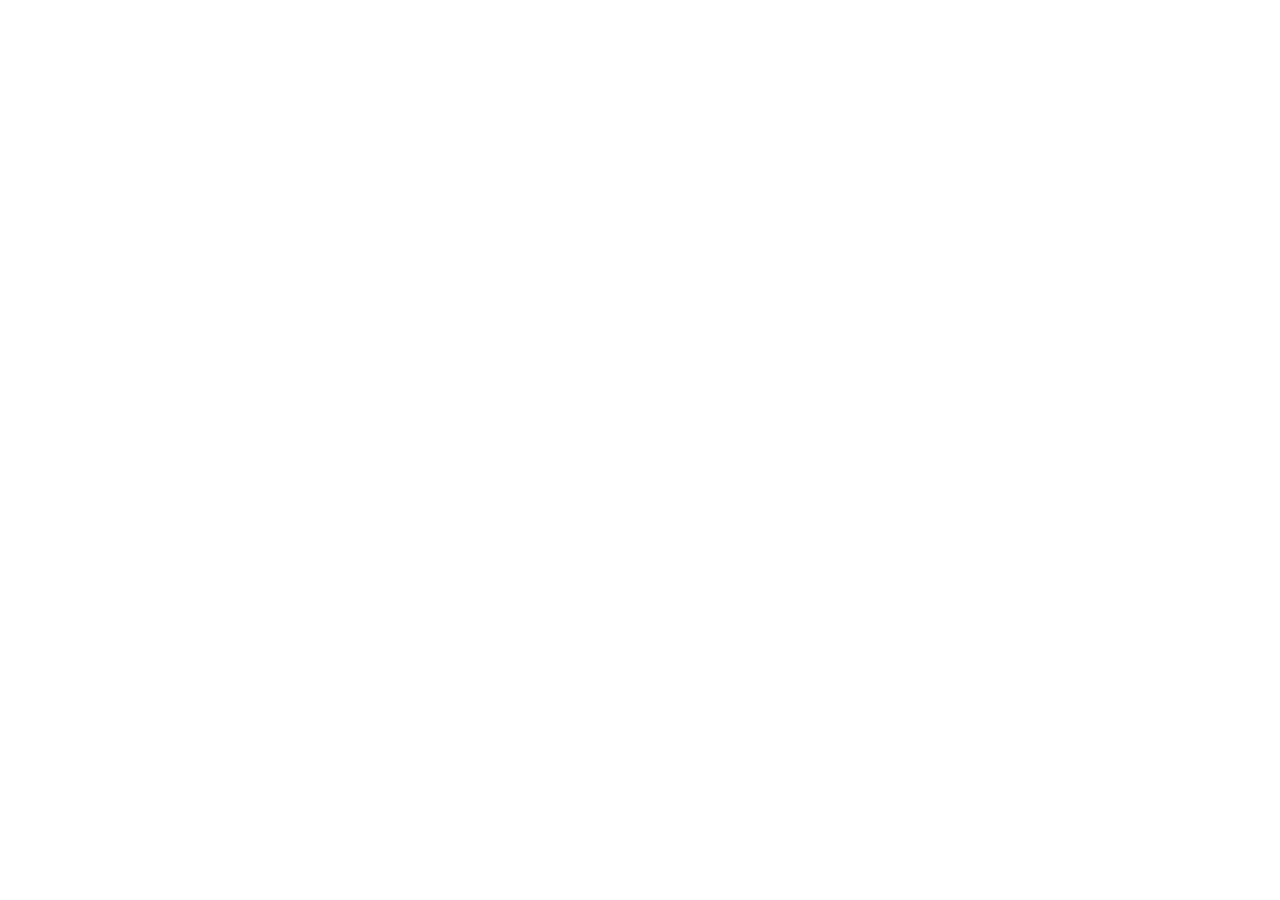
==== index.html @ 2e662d11 "Add files via upload" ====
<!DOCTYPE html>
<html lang="en">
<head>
<meta charset="utf-8">
<meta name="viewport" content="width=device-width, initial-scale=1, viewport-fit=cover">
<title>Portail</title>
<link rel="stylesheet" href="style.css">
<link href="https://fonts.googleapis.com/css2?family=Public+Sans:wght@400;600;700&display=swap" rel="stylesheet">

</head>
<body>
<div class="wrap" id="app"></div>
<script src="data.js"></script>
<script src="auth.js"></script>
<script src="photos.js"></script>
<script src="app.js"></script>
</body>
</html>
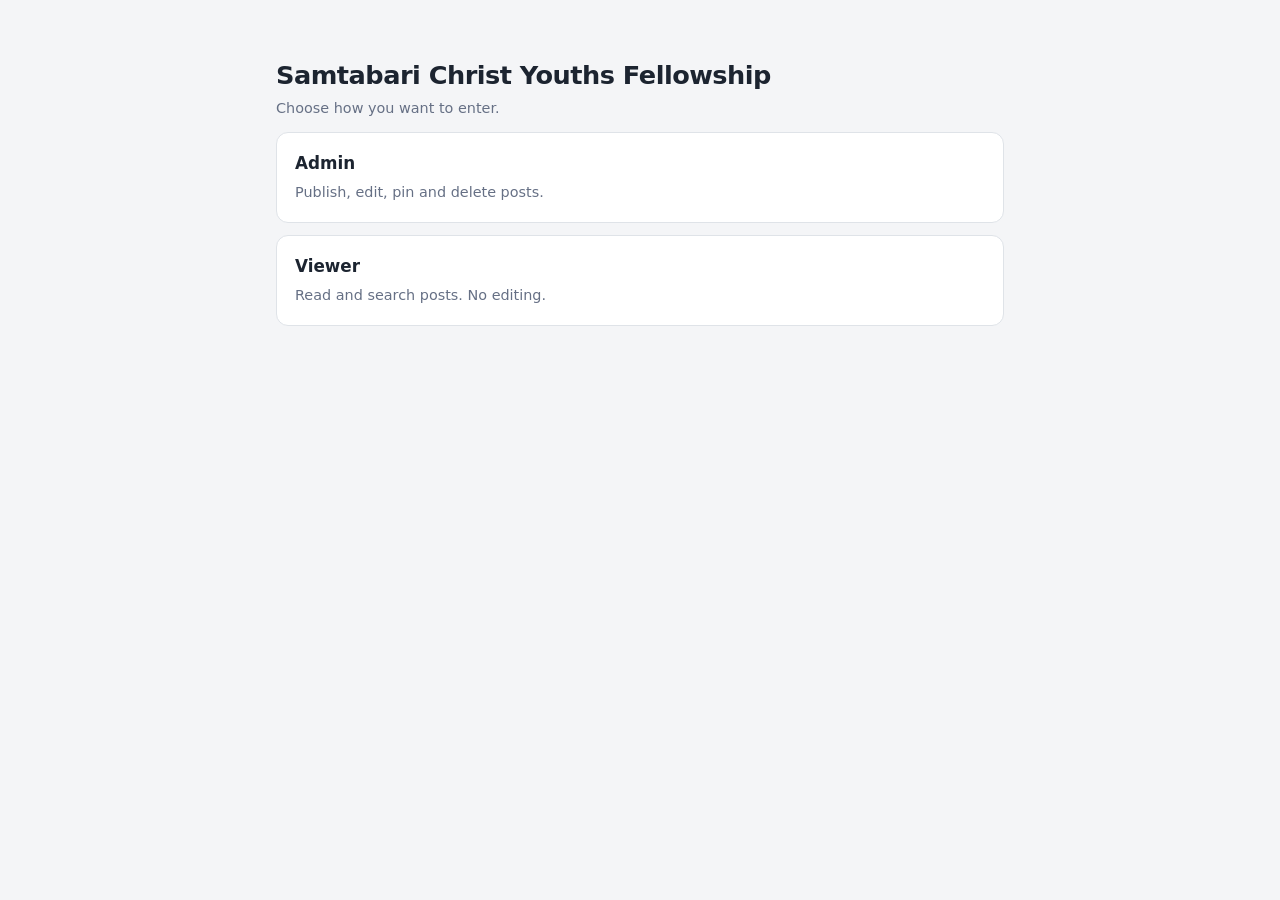
==== commit ceeef173: "Update index.html" ====
--- a/index.html
+++ b/index.html
@@ -3,7 +3,7 @@
 <head>
 <meta charset="utf-8">
 <meta name="viewport" content="width=device-width, initial-scale=1, viewport-fit=cover">
-<title>Portail</title>
+<title>Samtabari Christ Youths Fellowship</title>
 <link rel="stylesheet" href="style.css">
 <link href="https://fonts.googleapis.com/css2?family=Public+Sans:wght@400;600;700&display=swap" rel="stylesheet">
 
--- a/style.css
+++ b/style.css
@@ -0,0 +1,41 @@
+:root{--bg:#f4f5f7;--card:#fff;--ink:#1c2430;--mute:#667085;--line:#dfe3e8;--acc:#0f766e;--accfg:#fff;--warn:#b45309;--warnbg:#fef3c7;
+box-sizing:border-box;padding-top:env(safe-area-inset-top,0px);padding-bottom:env(safe-area-inset-bottom,0px)}
+@media (prefers-color-scheme:dark){:root:not([data-theme="light"]){--bg:#12171e;--card:#1b222c;--ink:#e8ecf1;--mute:#98a2b3;--line:#2c3643;--acc:#2dd4bf;--accfg:#06201d;--warn:#fbbf24;--warnbg:#3a2c0a}}
+:root[data-theme="dark"]{--bg:#12171e;--card:#1b222c;--ink:#e8ecf1;--mute:#98a2b3;--line:#2c3643;--acc:#2dd4bf;--accfg:#06201d;--warn:#fbbf24;--warnbg:#3a2c0a}
+html{scroll-padding-top:env(safe-area-inset-top,0px)}
+*{box-sizing:border-box}
+body{margin:0;background:var(--bg);color:var(--ink);font:16px/1.5 "Public Sans",system-ui,sans-serif}
+.wrap{max-width:760px;margin:0 auto;padding:16px}
+h1{font-size:1.6rem;margin:0 0 4px;letter-spacing:-.02em}
+h2{font-size:1.05rem;margin:0 0 6px}
+p{margin:0}.mute{color:var(--mute);font-size:.9rem}
+button,input,select,textarea{font:inherit;color:inherit}
+.btn{background:var(--acc);color:var(--accfg);border:0;border-radius:8px;padding:10px 16px;font-weight:600;cursor:pointer}
+.btn.ghost{background:transparent;color:var(--ink);border:1px solid var(--line)}
+.btn.sm{padding:6px 10px;font-size:.85rem}
+.btn.danger{background:transparent;color:#d92d20;border:1px solid var(--line)}
+:focus-visible{outline:2px solid var(--acc);outline-offset:2px}
+input,select,textarea{width:100%;background:var(--card);border:1px solid var(--line);border-radius:8px;padding:10px}
+textarea{min-height:80px;resize:vertical}
+.login{display:grid;gap:12px;margin-top:40px}
+.role{display:block;width:100%;text-align:left;background:var(--card);border:1px solid var(--line);border-radius:12px;padding:18px;cursor:pointer}
+.role:hover{border-color:var(--acc)}
+.top{display:flex;justify-content:space-between;align-items:center;gap:8px;margin-bottom:16px}
+.badge{display:inline-block;font-size:.75rem;font-weight:700;padding:2px 8px;border-radius:99px;background:var(--acc);color:var(--accfg)}
+.badge.admin{background:var(--warnbg);color:var(--warn)}
+.tools{display:flex;gap:8px;margin-bottom:12px}
+.tools select{width:auto}
+.post{background:var(--card);border:1px solid var(--line);border-radius:12px;padding:14px;margin-bottom:10px}
+.post.pin{border-left:4px solid var(--acc)}
+.meta{display:flex;gap:8px;align-items:center;flex-wrap:wrap;margin-bottom:6px}
+.cat{font-size:.78rem;color:var(--mute)}
+.acts{display:flex;gap:6px;margin-top:10px;flex-wrap:wrap}
+.form{background:var(--card);border:1px solid var(--line);border-radius:12px;padding:14px;margin-bottom:16px;display:grid;gap:8px}
+.stats{display:flex;gap:16px;margin:0 0 14px}
+.stats b{font-size:1.3rem;display:block}
+.empty{text-align:center;padding:30px;color:var(--mute)}
+.ph{width:100%;max-height:360px;object-fit:cover;border-radius:8px;margin:8px 0;cursor:zoom-in;display:block}
+.pv img{max-width:140px;border-radius:8px;display:block;margin-bottom:6px}
+.lb{position:fixed;inset:0;background:rgba(0,0,0,.88);display:flex;flex-direction:column;align-items:center;justify-content:center;gap:12px;padding:16px;z-index:9}
+.lb img{max-width:100%;max-height:78%;border-radius:8px}.lb p{color:#ddd;font-size:.85rem}
+[hidden]{display:none!important}
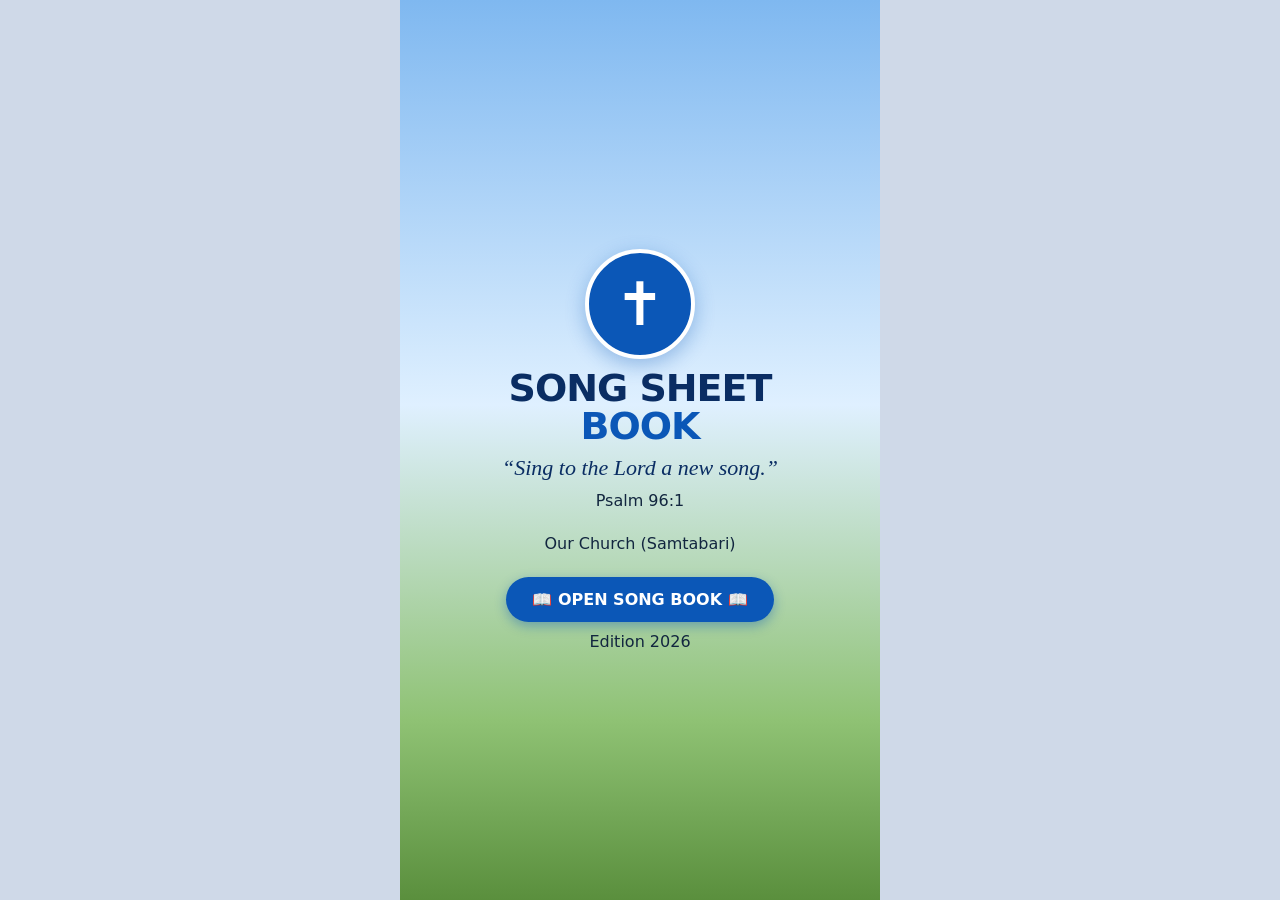
==== commit 7fd560dc: "Add files via upload" ====
--- a/index.html
+++ b/index.html
@@ -1,18 +1,114 @@
 <!DOCTYPE html>
-<html lang="en">
-<head>
-<meta charset="utf-8">
-<meta name="viewport" content="width=device-width, initial-scale=1, viewport-fit=cover">
-<title>Samtabari Christ Youths Fellowship</title>
-<link rel="stylesheet" href="style.css">
-<link href="https://fonts.googleapis.com/css2?family=Public+Sans:wght@400;600;700&display=swap" rel="stylesheet">
-
-</head>
-<body>
-<div class="wrap" id="app"></div>
-<script src="data.js"></script>
-<script src="auth.js"></script>
-<script src="photos.js"></script>
-<script src="app.js"></script>
-</body>
-</html>
+<html lang="en"><head><meta charset="utf-8">
+<meta name="viewport" content="width=device-width,initial-scale=1,viewport-fit=cover">
+<meta name="theme-color" content="#0b57b7"><title>Song Sheet Book</title>
+<style>
+:root{--b:#0b57b7;--bd:#083f86;--bg:#f2f7fd;--tx:#12263f;--mu:#6b7c93;--ln:#dde6f2;--fs:17px}
+*{box-sizing:border-box;margin:0;-webkit-tap-highlight-color:transparent}
+html,body{height:100%}body{font-family:system-ui,-apple-system,"Segoe UI",sans-serif;background:#cfd9e8;color:var(--tx)}
+#app{max-width:480px;height:100%;margin:auto;background:var(--bg);position:relative;overflow:hidden;display:flex;flex-direction:column}
+button,input,textarea,select{font:inherit;color:inherit}button{border:0;background:none;cursor:pointer}
+.bar{background:var(--b);color:#fff;display:flex;align-items:center;gap:8px;padding:calc(10px + env(safe-area-inset-top)) 12px 12px;flex:none}
+.bar h1{flex:1;text-align:center;font-size:18px;font-weight:600;white-space:nowrap;overflow:hidden;text-overflow:ellipsis}
+.ib{color:#fff;font-size:22px;width:38px;height:38px;border-radius:50%}.ib:active{background:#fff3}
+.main{flex:1;overflow-y:auto;padding:14px}
+.nav{display:flex;background:#fff;border-top:1px solid var(--ln);padding-bottom:env(safe-area-inset-bottom);flex:none}
+.nav button{flex:1;padding:8px 0;font-size:11px;color:var(--mu);display:flex;flex-direction:column;align-items:center;gap:2px}
+.nav button span{font-size:20px}.nav .on{color:var(--b);font-weight:600}
+.splash{background:linear-gradient(#7fb8f0,#dff0ff 45%,#8fc274 80%,#5a8f3d);height:100%;display:flex;flex-direction:column;align-items:center;justify-content:center;text-align:center;padding:24px;gap:10px}
+.logo{width:110px;height:110px;border-radius:50%;background:var(--b);color:#fff;display:grid;place-items:center;font-size:60px;border:4px solid #fff;box-shadow:0 6px 20px #0b57b755}
+.splash h1{font-size:38px;line-height:1;color:#0a2d63;font-weight:900;letter-spacing:-1px}.splash h1 b{color:var(--b);display:block}
+.splash em{font:italic 22px Georgia,serif;color:#0a2d63}
+.btn{background:var(--b);color:#fff;padding:13px 26px;border-radius:30px;font-weight:700;box-shadow:0 4px 12px #0b57b766}
+.btn.sec{background:#fff;color:var(--b);border:1px solid var(--b);box-shadow:none}.btn.dng{background:#c62828}
+.hero{background:linear-gradient(#cfe6fb,#f2f7fd);border-radius:18px;padding:18px;text-align:center}
+.hero .logo{width:80px;height:80px;font-size:42px;margin:0 auto 8px}
+.hero h2{font-size:24px;font-weight:900;color:#0a2d63}.hero p{color:var(--tx)}
+.verse{text-align:center;margin:16px 0;font-weight:700;color:var(--bd);font-size:18px}.verse small{display:block;font-weight:400;color:var(--tx);font-size:14px}
+.grid{display:grid;grid-template-columns:1fr 1fr;gap:12px}
+.tile{border-radius:16px;color:#fff;padding:20px 8px;display:flex;flex-direction:column;align-items:center;gap:4px;font-weight:700;font-size:18px;box-shadow:0 4px 10px #0002}
+.tile span{font-size:34px}.tile small{font-weight:400;font-size:13px}
+.search{display:flex;gap:8px;background:#fff;border:1.5px solid var(--b);border-radius:14px;padding:4px 12px;margin-bottom:10px}
+.search input{flex:1;border:0;outline:0;padding:9px 0;background:none}
+.chips{display:flex;gap:8px;overflow-x:auto;margin-bottom:6px;padding-bottom:4px}
+.chip{padding:7px 16px;border-radius:20px;background:#e3edf9;color:var(--bd);white-space:nowrap;font-size:14px}.chip.on{background:var(--b);color:#fff}
+.row{display:flex;align-items:center;gap:12px;padding:12px 2px;border-bottom:1px solid var(--ln);width:100%;text-align:left}
+.num{width:34px;height:34px;border-radius:50%;background:var(--b);color:#fff;display:grid;place-items:center;font-weight:700;font-size:14px;flex:none}
+.row div{flex:1;min-width:0}.row b{display:block;font-weight:600}.row small{color:var(--mu)}.row i{color:var(--mu);font-style:normal;font-size:20px}
+.note{background:#e3edf9;border-radius:12px;padding:12px;text-align:center;font-size:14px;margin-top:12px}
+.song{background:linear-gradient(#e8f2fd,#fff);flex:1;overflow-y:auto;padding:16px 20px;font-size:var(--fs);line-height:1.5}
+.song h2{text-align:center;font-size:1.25em;color:var(--bd)}.song .sub{text-align:center;color:var(--mu);font-size:.8em;margin-bottom:12px}
+.tag{display:inline-block;background:var(--b);color:#fff;font-size:.72em;font-weight:600;padding:1px 10px;border-radius:8px;margin-top:10px}
+.sec p{white-space:pre-wrap;margin-top:2px}.amen{font:italic 1.5em Georgia,serif;color:var(--b);text-align:right;margin-top:12px}
+label{display:block;font-size:13px;color:var(--mu);margin:12px 0 4px}
+.f{width:100%;background:#fff;border:1px solid var(--ln);border-radius:10px;padding:10px;outline:0}.f:focus{border-color:var(--b)}
+textarea.f{min-height:300px;font-family:ui-monospace,Menlo,monospace;font-size:14px}
+.acts{display:flex;gap:10px;margin-top:16px;flex-wrap:wrap}.acts .btn{flex:1;text-align:center;padding:12px 8px}
+.drawer{position:absolute;inset:0;display:flex;z-index:9}.drawer .sheet{width:78%;background:#fff;padding:calc(30px + env(safe-area-inset-top)) 16px 16px;display:flex;flex-direction:column;gap:4px}.drawer .shade{flex:1;background:#0006}
+.drawer .head{display:flex;gap:12px;align-items:center;margin-bottom:16px}.drawer .logo{width:56px;height:56px;font-size:30px;border-width:2px;flex:none}
+.drawer button.m{text-align:left;padding:13px 12px;border-radius:10px;font-size:16px}.drawer .m.on{background:#e3edf9;color:var(--b);font-weight:600}
+.card{background:#fff;border-radius:14px;padding:16px;line-height:1.5}
+.toast{position:absolute;left:50%;bottom:90px;transform:translateX(-50%);background:#12263f;color:#fff;padding:9px 18px;border-radius:20px;font-size:14px;z-index:20}
+</style></head><body><div id="app"></div>
+<script>
+const DEF={name:"Our Church (Samtabari)",edition:"Edition 2026",verse:"Righteousness exalts a nation.",ref:"Proverbs 14:34",fs:17,
+about:"Welcome to our church song book. Use Edit to add, change or remove songs.",
+songs:[
+{t:"Thangwn Na Ang Akhai Gwja",c:"General",l:"Chorus:\nTangwnna ang akhai gwja\nBasiagrani katiao?\nJisu Iswr nangai\nAngni jwng phwrang ao.\n\nVerse 1:\nAngni jisu, angni jisu\nJwngni hwna gwja,\nAngni jibon, angni pran\nTao Iswrnao.\n\nChorus:\nTangwnna ang akhai gwja\nBasiagrani katiao?\nJisu Iswr nangai\nAngni jwng phwrang ao.\n\nBridge:\nNangnao jisu, nangnao jisu\nAngni jibon ni\nAmen."},
+{t:"Jesus Loves Me",c:"General",l:""},{t:"My Prayer",c:"General",l:""},
+{t:"Afa jwng baknaiw, da kwmsia tangbai",c:"General",l:""},{t:"Afa, Iswr kaolaiw jwngw",c:"General",l:""},
+{t:"Hallelujah",c:"Praise & Worship",l:""},{t:"Jisu Ni Chwng",c:"Christian Life",l:""},{t:"O Lord, Hear My Prayer",c:"General",l:""}]};
+let D;try{D=JSON.parse(localStorage.getItem("ssb"))}catch(e){}
+if(!D||!D.songs)D=JSON.parse(JSON.stringify(DEF));
+const save=()=>{try{localStorage.setItem("ssb",JSON.stringify(D))}catch(e){}};
+const esc=s=>String(s??"").replace(/[&<>"]/g,c=>({"&":"&amp;","<":"&lt;",">":"&gt;",'"':"&quot;"}[c]));
+const hs=s=>{let a=5381,b=52711;for(const c of s){a=Math.imul(a,33)^c.charCodeAt(0);b=(Math.imul(b,31)+c.charCodeAt(0))>>>0}return (a>>>0).toString(36)+b.toString(36)};
+const AU="br97rc1etlrlm",AP="afap1nz4scr9";
+const A=document.getElementById("app");
+let S={auth:false,v:"splash",cat:"All",q:"",i:0,drawer:false,back:"home"};
+const go=(v,x={})=>{if(v==="song"||v==="edit")x.back=x.back||(S.v==="edit"?S.back:S.v);Object.assign(S,x,{v,drawer:false});draw()};
+const toast=m=>{const d=document.createElement("div");d.className="toast";d.textContent=m;A.append(d);setTimeout(()=>d.remove(),1800)};
+const cats=()=>["All",...new Set(D.songs.map(s=>s.c).filter(Boolean))];
+const parse=t=>{const o=[];let c=null;for(const ln of (t||"").split("\n")){const m=ln.match(/^\s*([^:]{1,30}):\s*$/);if(m){c={h:m[1],l:[]};o.push(c)}else{if(!c){c={h:"",l:[]};o.push(c)}c.l.push(ln)}}return o.map(s=>({h:s.h,t:s.l.join("\n").trim()})).filter(s=>s.t||s.h)};
+const bar=(t,l,r)=>`<div class="bar">${l||'<span style="width:38px"></span>'}<h1>${t}</h1>${r||'<span style="width:38px"></span>'}</div>`;
+const menu='<button class="ib" data-a="drawer">☰</button>',back='<button class="ib" data-a="back">←</button>';
+const nav=()=>`<div class="nav">${[["home","🏠","Home"],["list","🎵","Song List"],["about","📖","About"],["settings","⚙️","Settings"],["admin","🔒","Admin"]].map(([k,i,t])=>`<button data-a="go" data-v="${k}" class="${S.v===k||(k==="list"&&S.v==="search")?"on":""}"><span>${i}</span>${t}</button>`).join("")}</div>`;
+const rows=a=>a.map(({s,n})=>`<button class="row" data-a="open" data-i="${n}"><span class="num">${n+1}</span><div><b>${esc(s.t)}</b><small>${esc(s.c)}</small></div><i>›</i></button>`).join("")||'<p class="note">No songs found.</p>';
+const withN=()=>D.songs.map((s,n)=>({s,n}));
+function draw(){let h="";const v=S.v;
+if(v==="splash")h=`<div class="splash"><div class="logo">✝</div><h1>SONG SHEET<b>BOOK</b></h1><em>“Sing to the Lord a new song.”</em><div>Psalm 96:1</div><div style="margin:14px">${esc(D.name)}</div><button class="btn" data-a="go" data-v="home">📖 OPEN SONG BOOK 📖</button><div>${esc(D.edition)}</div></div>`;
+else if(v==="home")h=bar("Song Sheet Book",menu,'<button class="ib" data-a="go" data-v="search">🔍</button>')+`<div class="main"><div class="hero"><div class="logo">✝</div><h2>SONG SHEET BOOK</h2><p>${esc(D.name)}</p></div><div class="verse">“${esc(D.verse)}”<small>${esc(D.ref)}</small></div><div class="grid">${[["list","🎵","Song List","View all songs","#1e88e5"],["search","🔍","Search","Find your song","#2eb84a"],["about","📖","About Us","Our Church","#7b3fc4"],["settings","⚙️","Settings","App Info","#f39c12"]].map(([k,i,t,s,c])=>`<button class="tile" data-a="go" data-v="${k}" style="background:${c}"><span>${i}</span>${t}<small>${s}</small></button>`).join("")}</div></div>`;
+else if(v==="list"){const a=withN().filter(x=>S.cat==="All"||x.s.c===S.cat);h=bar("Song List",menu)+`<div class="main"><div class="search">🔍<input id="q" placeholder="Search song..." data-a="gosearch"></div><div class="chips">${cats().map(c=>`<button class="chip ${c===S.cat?"on":""}" data-a="cat" data-c="${esc(c)}">${esc(c)}</button>`).join("")}</div>${rows(a)}</div>`+nav()}
+else if(v==="search"){const q=S.q.toLowerCase();const a=q?withN().filter(x=>(x.s.t+" "+x.s.l+" "+x.s.c).toLowerCase().includes(q)):[];h=bar("Search Songs",back)+`<div class="main"><div class="search">🔍<input id="q" value="${esc(S.q)}" placeholder="Search title or lyrics" autofocus></div><div id="res">${rows(a)}${q?`<div class="note">Found ${a.length} result${a.length==1?"":"s"} for “${esc(S.q)}”</div>`:""}</div></div>`+nav()}
+else if(v==="song"){const s=D.songs[S.i];if(!s)return go("list");h=bar(esc(s.t),back)+`<div class="song"><h2>${esc(s.t)}</h2><div class="sub">(Song – ${S.i+1})</div>${s.l.trim()?parse(s.l).map(x=>`<div class="sec">${x.h?`<span class="tag">${esc(x.h)}</span>`:""}<p>${esc(x.t)}</p></div>`).join(""):'<p class="note">No lyrics yet. Ask an admin to add them.</p>'}<div class="amen">Amen.</div></div><div class="nav"><button data-a="prev"><span>‹</span>Back</button><button data-a="go" data-v="home"><span>🏠</span>Home</button><button data-a="next"><span>›</span>Next</button></div>`}
+else if(v==="edit"){if(!S.auth)return go("admin");const n=S.i<0,s=n?{t:"",c:"General",l:""}:D.songs[S.i];h=bar(n?"Add Song":"Edit Song",back)+`<div class="main"><label>Song title</label><input class="f" id="et" value="${esc(s.t)}"><label>Category</label><input class="f" id="ec" list="cl" value="${esc(s.c)}"><datalist id="cl">${cats().filter(c=>c!=="All").map(c=>`<option>${esc(c)}`).join("")}</datalist><label>Lyrics — put a line like “Chorus:” or “Verse 1:” before each part</label><textarea class="f" id="el">${esc(s.l)}</textarea><div class="acts"><button class="btn" data-a="savesong">Save song</button>${n?"":'<button class="btn dng" data-a="del">Delete</button>'}${n?"":'<button class="btn sec" data-a="up">↑ Move up</button><button class="btn sec" data-a="down">↓ Move down</button>'}</div></div>`}
+else if(v==="about")h=bar("About Us",menu)+`<div class="main"><div class="hero"><div class="logo">✝</div><h2>${esc(D.name)}</h2></div><div class="card" style="margin-top:14px;white-space:pre-wrap">${esc(D.about)}</div></div>`+nav();
+else if(v==="settings")h=bar("Settings",menu)+`<div class="main"><label>Lyrics text size: <b id="fv">${D.fs}</b>px</label><input type="range" id="sf" min="13" max="30" value="${D.fs}" style="width:100%"><div class="acts"><button class="btn" data-a="savesett">Save settings</button></div><div class="card" style="margin-top:20px"><b>${esc(D.name)}</b><br>${esc(D.edition)}<br>${D.songs.length} songs</div></div>`+nav();
+else if(v==="admin"){if(!S.auth)h=bar("Admin Login",menu)+`<div class="main"><div class="card">Only church admins can add, edit or delete songs.</div><label>User name</label><input class="f" id="lu" autocapitalize="off" autocomplete="username"><label>Password</label><input class="f" id="lp" type="password" autocomplete="current-password"><div class="acts"><button class="btn" data-a="login">Log in</button></div></div>`+nav();
+else h=bar("Admin",menu,'<button class="ib" data-a="logout" title="Log out">⎋</button>')+`<div class="main"><div class="acts" style="margin-top:0"><button class="btn" data-a="new">＋ Add new song</button></div><label>All songs</label>${D.songs.map((x,n)=>`<div class="row"><span class="num">${n+1}</span><div><b>${esc(x.t)}</b><small>${esc(x.c)}</small></div><button class="chip" data-a="edit" data-i="${n}">Edit</button><button class="chip" style="color:#c62828" data-a="del" data-i="${n}">Delete</button></div>`).join("")}<label style="margin-top:22px">Church info</label><input class="f" id="sn" value="${esc(D.name)}" placeholder="Church name"><input class="f" id="se" value="${esc(D.edition)}" placeholder="Edition" style="margin-top:8px"><input class="f" id="sv" value="${esc(D.verse)}" placeholder="Home verse" style="margin-top:8px"><input class="f" id="sr" value="${esc(D.ref)}" placeholder="Verse reference" style="margin-top:8px"><textarea class="f" id="sa" style="min-height:90px;font-family:inherit;margin-top:8px" placeholder="About text">${esc(D.about)}</textarea><div class="acts"><button class="btn" data-a="saveinfo">Save church info</button></div><div class="acts"><button class="btn sec" data-a="export">Export songs</button><label class="btn sec" style="margin:0">Import<input type="file" id="imp" accept=".json" hidden></label></div><div class="acts"><button class="btn dng" data-a="reset">Reset to default</button><button class="btn sec" data-a="logout">Log out</button></div></div>`+nav()}
+if(S.drawer)h+=`<div class="drawer"><div class="sheet"><div class="head"><div class="logo">✝</div><div><b>Song Sheet Book</b><br><small>${esc(D.name)}</small></div></div>${[["home","🏠","Home"],["list","🎵","Song List"],["search","🔍","Search"],["about","📖","About Us"],["settings","⚙️","Settings"],["admin","🔒","Admin"]].map(([k,i,t])=>`<button class="m ${S.v===k?"on":""}" data-a="go" data-v="${k}">${i}  ${t}</button>`).join("")}<p style="margin-top:auto;color:var(--mu);font-size:13px">“Sing to the Lord a new song.” Psalm 96:1<br>${esc(D.edition)}</p></div><div class="shade" data-a="drawer"></div></div>`;
+A.innerHTML=h;document.documentElement.style.setProperty("--fs",D.fs+"px");
+const q=document.getElementById("q");if(q&&v==="search"){q.focus();q.setSelectionRange(99,99)}
+const im=document.getElementById("imp");if(im)im.onchange=e=>{const f=e.target.files[0];if(!f)return;const r=new FileReader();r.onload=()=>{try{const x=JSON.parse(r.result);if(!x.songs)throw 0;D=x;save();toast("Imported");go("list")}catch(_){toast("Invalid file")}};r.readAsText(f)};
+const sf=document.getElementById("sf");if(sf)sf.oninput=()=>{document.getElementById("fv").textContent=sf.value;document.documentElement.style.setProperty("--fs",sf.value+"px")};}
+const g=id=>document.getElementById(id).value;
+A.addEventListener("input",e=>{if(e.target.id==="q"){if(S.v==="list"){S.q=e.target.value;go("search")}else{S.q=e.target.value;const q=S.q.toLowerCase(),a=q?withN().filter(x=>(x.s.t+" "+x.s.l+" "+x.s.c).toLowerCase().includes(q)):[];document.getElementById("res").innerHTML=rows(a)+(q?`<div class="note">Found ${a.length} result${a.length==1?"":"s"} for “${esc(S.q)}”</div>`:"")}}});
+A.addEventListener("click",e=>{const t=e.target.closest("[data-a]");if(!t||t.tagName==="INPUT")return;const a=t.dataset.a,d=t.dataset,n=D.songs.length;
+if(a==="go"){if(d.v==="search")S.q="";go(d.v)}
+else if(a==="drawer"){S.drawer=!S.drawer;draw()}
+else if(a==="back")go(S.v==="search"?"home":S.back||"home");
+else if(a==="cat"){S.cat=d.c;draw()}
+else if(a==="open")go("song",{i:+d.i});
+else if(a==="prev"){S.i=(S.i-1+n)%n;draw()}else if(a==="next"){S.i=(S.i+1)%n;draw()}
+else if(a==="new")go("edit",{i:-1,back:"admin"});else if(a==="edit")go("edit",{i:+d.i,back:"admin"});
+else if(a==="login"){if(hs(g("lu").trim())===AU&&hs(g("lp"))===AP){S.auth=true;toast("Welcome, admin");draw()}else toast("Wrong user name or password")}
+else if(a==="logout"){S.auth=false;go("home")}
+else if(a==="savesong"){const s={t:g("et").trim(),c:g("ec").trim()||"General",l:g("el")};if(!s.t)return toast("Enter a title");if(S.i<0){D.songs.push(s);S.i=n}else D.songs[S.i]=s;save();toast("Saved");go("admin")}
+else if(a==="del"){if(!S.auth)return;if(confirm("Delete this song?")){D.songs.splice(d.i!==undefined?+d.i:S.i,1);save();go("admin")}}
+else if(a==="up"||a==="down"){const j=S.i+(a==="up"?-1:1);if(j<0||j>=n)return;[D.songs[S.i],D.songs[j]]=[D.songs[j],D.songs[S.i]];S.i=j;save();toast("Moved to #"+(j+1))}
+else if(a==="savesett"){D.fs=+g("sf");save();toast("Settings saved")}
+else if(a==="saveinfo"){Object.assign(D,{name:g("sn"),edition:g("se"),verse:g("sv"),ref:g("sr"),about:g("sa")});save();toast("Saved")}
+else if(a==="export"){const b=new Blob([JSON.stringify(D,null,2)],{type:"application/json"}),l=document.createElement("a");l.href=URL.createObjectURL(b);l.download="songs.json";l.click()}
+else if(a==="reset"){if(S.auth&&confirm("Erase all changes and restore the default songs?")){D=JSON.parse(JSON.stringify(DEF));save();go("home")}}});
+draw();
+</script></body></html>
